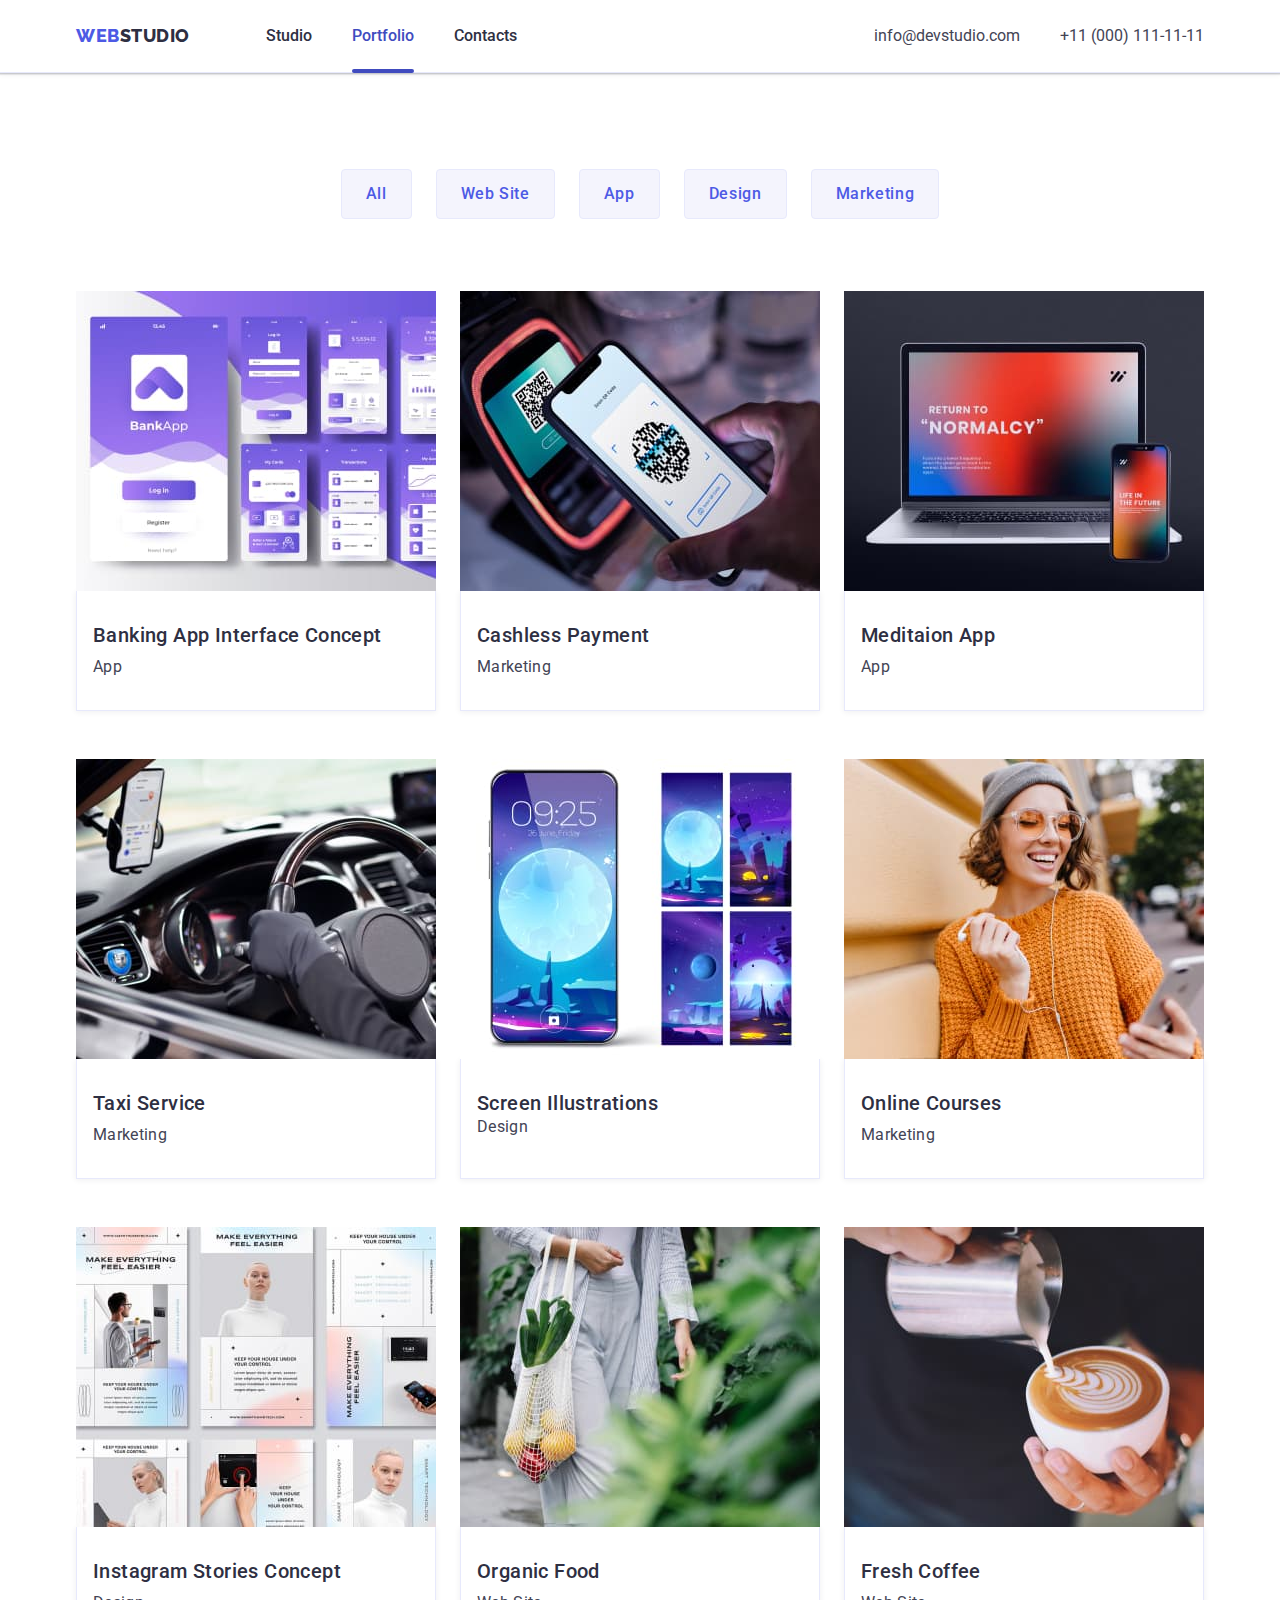
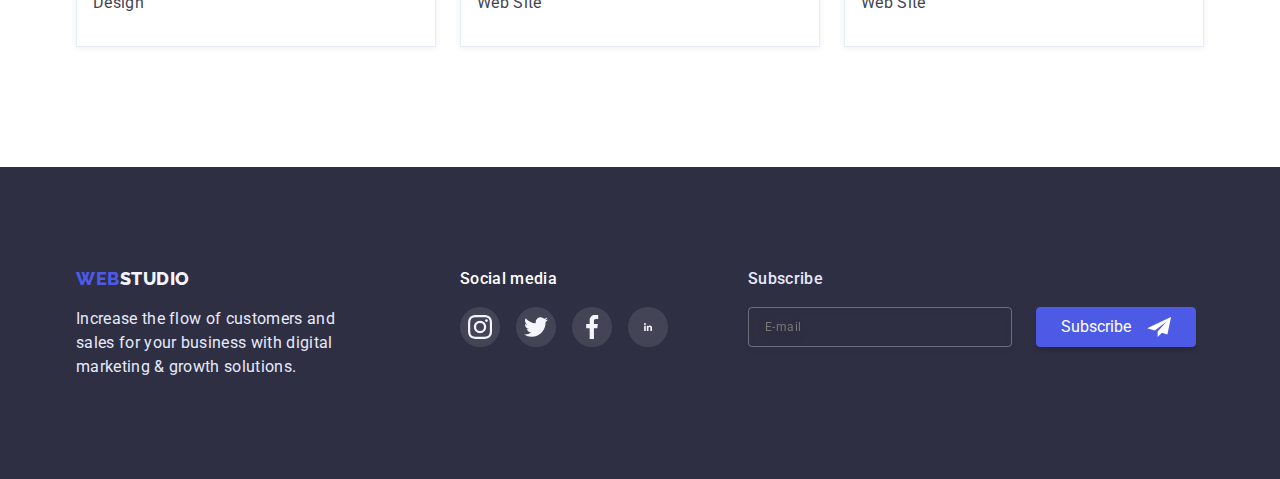
==== portfolio.html @ 627bb483 "add 6 hw" ====
<!DOCTYPE html>
<html lang="en">
  <head>
    <meta charset="UTF-8" />
    <meta http-equiv="X-UA-Compatible" content="IE=edge" />
    <meta name="viewport" content="width=device-width, initial-scale=1.0" />
    <title>WebStudio Portfolio</title>
    <link rel="preconnect" href="https://fonts.googleapis.com" />
    <link rel="preconnect" href="https://fonts.gstatic.com" crossorigin />
    <link
      href="https://fonts.googleapis.com/css2?family=Raleway:wght@800&family=Roboto:wght@400;500;700;900&display=swap"
      rel="stylesheet"
    />
    <link
      rel="stylesheet"
      href="https://cdnjs.cloudflare.com/ajax/libs/modern-normalize/1.1.0/modern-normalize.min.css"
    />
    <link rel="stylesheet" href="./css/styles.css" />
  </head>

  <body>
    <header class="header">
      <div class="container header-wrap">
        <nav class="header-nav">
          <a href="./index.html" class="logo"
            >Web<span class="header-logo">Studio</span>
          </a>

          <ul class="header-list list">
            <li class="header-item">
              <a href="./index.html" class="header-link">Studio </a>
            </li>
            <li class="header-item">
              <a href="./portfolio.html" class="header-link link-active"
                >Portfolio
              </a>
            </li>
            <li class="header-item">
              <a href="#" class="header-link"> Contacts </a>
            </li>
          </ul>
        </nav>

        <address class="header-adress">
          <ul class="header-address-list list">
            <li class="header-address-item">
              <a
                href="mailto:info@devstudio.com"
                class="header-adress-link link-design"
                >info@devstudio.com
              </a>
            </li>
            <li class="header-address-item">
              <a
                href="tel:+110001111111"
                class="header-adress-link link-design"
              >
                +11 (000) 111-11-11
              </a>
            </li>
          </ul>
        </address>
      </div>
    </header>

    <main>
      <section class="portfolio">
        <div class="container">
          <h1 class="visually-hidden">Portfolio</h1>
          <ul class="portfolio-button-list list">
            <li class="portfolio-button-item">
              <button type="button" class="portfolio-button button">All</button>
            </li>
            <li>
              <button type="button" class="portfolio-button button">
                Web Site
              </button>
            </li>
            <li>
              <button type="button" class="portfolio-button button">App</button>
            </li>
            <li>
              <button type="button" class="portfolio-button button">
                Design
              </button>
            </li>
            <li>
              <button type="button" class="portfolio-button button">
                Marketing
              </button>
            </li>
          </ul>

          <ul class="portfolio-example-list list">
            <li class="portfolio-example-item">
              <a href="#" class="portfolio-example-link">
                <div class="portfolio-overlay-thumb">
                  <img
                    src="./images/portfolio/example_1.jpg"
                    alt="Example app"
                    width="360"
                    height="300"
                  />
                  <p class="portfolio-overlay">
                    Lorem ipsum dolor sit amet consectetur adipisicing elit.
                    Maiores vitae assumenda non consequuntur nam consequatur.
                  </p>
                </div>
                <div class="portfolio-example-wrap">
                  <h2 class="second-titele">Banking App Interface Concept</h2>
                  <div><p class="portfolio-example-text text">App</p></div>
                </div>
              </a>
            </li>

            <li class="portfolio-example-item">
              <a href="#" class="portfolio-example-link">
                <div class="portfolio-overlay-thumb">
                  <img
                    src="./images/portfolio/example_2.jpg"
                    alt="Example marketing"
                    width="360"
                    height="300"
                  />
                  <p class="portfolio-overlay">
                    Lorem ipsum dolor sit amet consectetur adipisicing elit.
                    Maiores vitae assumenda non consequuntur nam consequatur.
                  </p>
                </div>
                <div class="portfolio-example-wrap">
                  <h3 class="second-titele">Cashless Payment</h3>
                  <p class="portfolio-example-text text">Marketing</p>
                </div>
              </a>
            </li>

            <li class="portfolio-example-item">
              <a href="#" class="portfolio-example-link">
                <div class="portfolio-overlay-thumb">
                  <img
                    src="./images/portfolio/example_3.jpg"
                    alt="Example app"
                    width="360"
                    height="300"
                  />
                  <p class="portfolio-overlay">
                    Lorem ipsum dolor sit amet consectetur adipisicing elit.
                    Maiores vitae assumenda non consequuntur nam consequatur.
                  </p>
                </div>
                <div class="portfolio-example-wrap">
                  <h3 class="second-titele">Meditaion App</h3>
                  <p class="portfolio-example-text text">App</p>
                </div>
              </a>
            </li>

            <li class="portfolio-example-item">
              <a href="#" class="portfolio-example-link">
                <div class="portfolio-overlay-thumb">
                  <img
                    src="./images/portfolio/example_4.jpg"
                    alt="Example marketing"
                    width="360"
                    height="300"
                  />
                  <p class="portfolio-overlay">
                    Lorem ipsum dolor sit amet consectetur adipisicing elit.
                    Maiores vitae assumenda non consequuntur nam consequatur.
                  </p>
                </div>
                <div class="portfolio-example-wrap">
                  <h3 class="second-titele">Taxi Service</h3>
                  <p class="portfolio-example-text text">Marketing</p>
                </div>
              </a>
            </li>

            <li class="portfolio-example-item">
              <a href="#" class="portfolio-example-link">
                <div class="portfolio-overlay-thumb">
                  <img
                    src="./images/portfolio/example_5.jpg"
                    alt="Example design"
                    width="360"
                    height="300"
                  />
                  <p class="portfolio-overlay">
                    Lorem ipsum dolor sit amet consectetur adipisicing elit.
                    Maiores vitae assumenda non consequuntur nam consequatur.
                  </p>
                </div>
                <div class="portfolio-example-wrap">
                  <h3 class="second-titele">Screen Illustrations</h3>
                  <p class="text">Design</p>
                </div>
              </a>
            </li>

            <li class="portfolio-example-item">
              <a href="#" class="portfolio-example-link">
                <div class="portfolio-overlay-thumb">
                  <img
                    src="./images/portfolio/example_6.jpg"
                    alt="Example marketing"
                    width="360"
                    height="300"
                  />
                  <p class="portfolio-overlay">
                    Lorem ipsum dolor sit amet consectetur adipisicing elit.
                    Maiores vitae assumenda non consequuntur nam consequatur.
                  </p>
                </div>
                <div class="portfolio-example-wrap">
                  <h3 class="second-titele">Online Courses</h3>
                  <p class="portfolio-example-text text">Marketing</p>
                </div>
              </a>
            </li>

            <li class="portfolio-example-item">
              <a href="#" class="portfolio-example-link">
                <div class="portfolio-overlay-thumb">
                  <img
                    src="./images/portfolio/example_7.jpg"
                    alt="Example design"
                    width="360"
                    height="300"
                  />
                  <p class="portfolio-overlay">
                    Lorem ipsum dolor sit amet consectetur adipisicing elit.
                    Maiores vitae assumenda non consequuntur nam consequatur.
                  </p>
                </div>
                <div class="portfolio-example-wrap">
                  <h3 class="second-titele">Instagram Stories Concept</h3>
                  <p class="portfolio-example-text text">Design</p>
                </div>
              </a>
            </li>

            <li class="portfolio-example-item">
              <a href="#" class="portfolio-example-link">
                <div class="portfolio-overlay-thumb">
                  <img
                    src="./images/portfolio/example_8.jpg"
                    alt="Example web site"
                    width="360"
                    height="300"
                  />
                  <p class="portfolio-overlay">
                    Lorem ipsum dolor sit amet consectetur adipisicing elit.
                    Maiores vitae assumenda non consequuntur nam consequatur.
                  </p>
                </div>
                <div class="portfolio-example-wrap">
                  <h3 class="second-titele">Organic Food</h3>
                  <p class="portfolio-example-text text">Web Site</p>
                </div>
              </a>
            </li>

            <li class="portfolio-example-item">
              <a href="#" class="portfolio-example-link">
                <div class="portfolio-overlay-thumb">
                  <img
                    src="./images/portfolio/example_9.jpg"
                    alt="Example web site"
                    width="360"
                    height="300"
                  />
                  <p class="portfolio-overlay">
                    Lorem ipsum dolor sit amet consectetur adipisicing elit.
                    Maiores vitae assumenda non consequuntur nam consequatur.
                  </p>
                </div>
                <div class="portfolio-example-wrap">
                  <h3 class="second-titele">Fresh Coffee</h3>
                  <p class="portfolio-example-text text">Web Site</p>
                </div>
              </a>
            </li>
          </ul>
        </div>
      </section>
    </main>

    <footer class="footer">
      <div class="container footer-conteiner-text">
        <div>
          <a href="./index.html" class="logo"
            >Web<span class="footer-logo">Studio</span>
          </a>
          <p class="footer-text text">
            Increase the flow of customers and sales for your business with
            digital marketing & growth solutions.
          </p>
        </div>

        <div class="footer-link">
          <h2 class="footer-link-header">Social media</h2>
          <ul class="footer-link-list list">
            <li class="footer-link-item">
              <a href="#" class="footer-soc-link">
                <svg class="footer-soc-icon" width="24" height="24">
                  <use href="./images/logo.svg#icon-instagram"></use>
                </svg>
              </a>
            </li>
            <li class="footer-link-item">
              <a href="#" class="footer-soc-link">
                <svg class="footer-soc-icon" width="24" height="24">
                  <use href="./images/logo.svg#icon-twitter"></use>
                </svg>
              </a>
            </li>
            <li class="footer-link-item">
              <a href="#" class="footer-soc-link">
                <svg class="footer-soc-icon" width="24" height="24">
                  <use href="./images/logo.svg#icon-facebook"></use>
                </svg>
              </a>
            </li>
            <li class="footer-link-item">
              <a href="#" class="footer-soc-link">
                <svg class="footer-soc-icon" width="8" height="8">
                  <use href="./images/logo.svg#icon-linkedin"></use>
                </svg>
              </a>
            </li>
          </ul>
        </div>

        <div>
          <form class="footer-form">
            <label for="subscribe-email" class="footer-subscribe-label"
              >Subscribe</label
            >
            <div class="footer-subscribe-thumb">
              <input
                type="email"
                name="email"
                id="subscribe-email"
                placeholder="E-mail"
                class="footer-subscribe-email"
              />
              <button type="submit" class="footer-button-submit">
                <span class="button-text">Subscribe</span>
                <svg class="submit-icon" width="24" height="20">
                  <use href="./images/logo.svg#icon-send"></use>
                </svg>
              </button>
            </div>
          </form>
        </div>
      </div>
    </footer>
  </body>
</html>
---- css/styles.css ----
:root {
  --primary-brand-color: #4d5ae5;
  --present-state-color: #404bbf;
  --dark-color: #2e2f42;
  --success-color: #31d0aa;
  --text-color: #434455;
  --subtle-text-color: #8e8f99;
  --accent-color: #e7e9fc;
  --light-color: #f4f4fd;
  --modal-overlay-color: rgba(46, 47, 66, 0.4);
  --hero-background-color: rgba(46, 47, 66, 0.7);
  --portfolio-main-color: #e5e5e5;
  --white-color: #ffffff;
  --font-logo: Raleway, sans-serif;
}

/* -------------RESET STYLES-----------  */
a {
  text-decoration: none;
  color: inherit;
}

p,
h1,
h2,
h3,
h4,
h5,
h6 {
  margin: 0;
}

button {
  cursor: pointer;
}

ul,
ol {
  margin: 0;
  padding-left: 0;
}

img {
  display: block;
  max-width: 100%;
  height: auto;
}

.list {
  list-style: none;
}

/* ---------UNIVERSAL CLASSES-------- */

.main-title {
  font-weight: 700;
  font-size: 36px;
  line-height: 1.11;
  letter-spacing: 0.02em;
  color: var(--dark-color);
}

.second-titele {
  font-weight: 500;
  font-size: 20px;
  line-height: 1.2;
  letter-spacing: 0.02em;
  color: var(--dark-color);
}

.text {
  font-size: 16px;
  line-height: 1.5;
  letter-spacing: 0.02em;
}

.logo {
  font-family: var(--font-logo);
  font-weight: 800;
  font-size: 18px;
  line-height: 1.33;
  letter-spacing: 0.03em;
  text-transform: uppercase;
  color: var(--primary-brand-color);
}

.button {
  font-weight: 500;
  font-size: 16px;
  line-height: 1.5;
  letter-spacing: 0.04em;
}

.container {
  max-width: 1158px;
  margin: 0 auto;
  padding-left: 15px;
  padding-right: 15px;
}

/* -------------HIDING THE TITLE--------------------------- */
.visually-hidden {
  position: absolute;
  white-space: nowrap;
  width: 1px;
  height: 1px;
  overflow: hidden;
  border: 0;
  padding: 0;
  clip: rect(0 0 0 0);
  clip-path: inset(50%);
  margin: -1px;
}

/* --------------BODY---------------- */
body {
  font-family: Roboto, sans-serif;
  color: var(--text-color);
  background-color: var(--white-color);
}

/* -----------HEADER---------------- */
.header {
  border-bottom: 1px solid #e7e9fc;
  box-shadow: 0px 2px 1px rgba(46, 47, 66, 0.08),
    0px 1px 1px rgba(46, 47, 66, 0.16), 0px 1px 6px rgba(46, 47, 66, 0.08);
}

.header-wrap {
  display: flex;
  align-items: center;
  padding-top: 24px;
  padding-bottom: 24px;
}

.header-nav {
  display: flex;
}

.header-logo {
  color: var(--dark-color);
}

.header-list {
  display: flex;
  align-items: center;
  gap: 40px;
  margin-left: 76px;
}

.header-link {
  font-weight: 500;
  color: var(--dark-color);
  min-width: 153px;
  transition-property: color;
  transition-duration: 250ms;
  transition-timing-function: cubic-bezier(0.4, 0, 0.2, 1);
  position: relative;
}

.header-link:focus,
.header-link:hover,
.header-adress-link:focus,
.header-adress-link:hover {
  color: var(--present-state-color);
}

.link-active {
  color: var(--present-state-color);
}

.header-link.link-active::after {
  content: "";
  position: absolute;
  width: 100%;
  height: 4px;
  border-radius: 2px;
  background-color: var(--present-state-color);
  left: 0;
  bottom: -28px;
  color: var(--present-state-color);
}

.header-adress {
  margin-left: auto;
}
.header-address-list {
  display: flex;
  gap: 40px;
}
.header-address-item {
}

.header-adress-link {
  font-style: normal;
  color: inherit;
  transition-property: color;
  transition-duration: 250ms;
  transition-timing-function: cubic-bezier(0.4, 0, 0.2, 1);
}

/* -----------HERO---------------- */

.hero {
  padding-top: 188px;
  padding-bottom: 188px;
  width: 1440px;
  background-image: linear-gradient(
      rgba(46, 47, 66, 0.7),
      rgba(46, 47, 66, 0.7)
    ),
    url(../images/people_office_bg.jpg);
  background-repeat: no-repeat;
  background-size: cover;
  background-position: center;
  margin: 0 auto;
}

.hero-wrap {
  display: flex;
  flex-direction: column;
  justify-content: center;
  align-items: center;
}

.hero-title {
  font-weight: 700;
  font-size: 56px;
  line-height: 1.07;
  letter-spacing: 0.02em;
  color: var(--white-color);
  margin-bottom: 48px;
  text-align: center;
  max-width: 496px;
}

.hero-button {
  color: var(--white-color);
  background: var(--primary-brand-color);
  font-family: Roboto, sans-serif;
  box-shadow: 0px 4px 4px rgba(0, 0, 0, 0.15);
  border-radius: 4px;
  width: 169px;
  height: 56px;
  border: none;
  transition-property: background-color;
  transition-duration: 250ms;
  transition-timing-function: cubic-bezier(0.4, 0, 0.2, 1);
}

.hero-button:hover,
.hero-button:focus {
  background-color: var(--present-state-color);
}

/* -----------BENEFITS---------------- */
.benefits {
  padding-top: 120px;
  padding-bottom: 120px;
}

.benefits-wrap {
  display: flex;
  gap: 24px;
}

.benefits-item {
  flex-basis: calc((100% - 72px) / 4);
}

.benefits-item::before {
  content: "";
  display: block;
  height: 112px;
  background-color: var(--light-color);
  border-radius: 4px;
  background-position: center;
  background-repeat: no-repeat;
  margin-bottom: 8px;
  padding-top: 24px;
  padding-bottom: 24px;
}

.benefits-icon-antenna::before {
  background-image: url(../images/antenna.svg);
}

.benefits-icon-clock::before {
  background-image: url(../images/clock.svg);
}

.benefits-icon-disgram::before {
  background-image: url(../images/diagram.svg);
}

.benefits-icon-astronaut::before {
  background-image: url(../images/astronaut.svg);
}

.benefits-item-text {
  margin-top: 8px;
}

/* -----------EXAMPLES------------ */
.examples {
  padding-bottom: 120px;
}

.examples .main-title {
  text-align: center;
}

.examples-list {
  margin-top: 72px;
  display: flex;
  gap: 24px;
}

.examples-item {
  flex-basis: calc((100% - 48px) / 3);
}

/* -----------TEAM---------------- */

.team {
  background-color: var(--light-color);
  padding-top: 120px;
  padding-bottom: 110px;
}

.team .main-title {
  text-align: center;
  margin-bottom: 72px;
}
.team-list {
  display: flex;
  gap: 24px;
}

.team-item {
  background: var(--white-color);
  flex-basis: calc((100% - 72px) / 4);
  box-shadow: 0px 1px 6px rgba(46, 47, 66, 0.08),
    0px 1px 1px rgba(46, 47, 66, 0.16), 0px 2px 1px rgba(46, 47, 66, 0.08);
  border-radius: 0px 0px 4px 4px;
}

.team-item-text {
  margin-top: 8px;
  margin-bottom: 8px;
}

.team-soc-list {
  display: flex;
  gap: 24px;
  justify-content: center;
}

.team-soc-item {
  width: 40px;
  height: 40px;
}

.team-soc-link {
  width: 100%;
  height: 100%;
  border-radius: 50%;
  background-color: var(--primary-brand-color);
  display: flex;
  justify-content: center;
  align-items: center;
  transition-property: background-color;
  transition-duration: 250ms;
  transition-timing-function: cubic-bezier(0.4, 0, 0.2, 1);
}

.team-soc-link:hover,
.team-soc-link:focus {
  background-color: var(--present-state-color);
}

.team-soc-icon {
  fill: var(--light-color);
}

.team-text {
  /* height: 120px; */
  text-align: center;
  padding: 32px 0;
}

/* ----------CUSTOMERS-------------- */
.customers {
  padding-top: 130px;
  padding-bottom: 120px;
}

.customers-title {
  text-align: center;
  margin-bottom: 72px;
}

.customers-list {
  display: flex;
  gap: 24px;
  justify-content: center;
}
.customers-item {
  width: 168px;
  height: 88px;
}
.customers-item-link {
  width: 100%;
  height: 100%;
  border: 1px solid var(--subtle-text-color);
  border-radius: 4px;
  display: flex;
  justify-content: center;
  align-items: center;
  transition-property: border-color;
  transition-duration: 250ms;
  transition-timing-function: cubic-bezier(0.4, 0, 0.2, 1);
}

.customers-item-link:hover,
.customers-item-link:focus {
  border-color: var(--present-state-color);
}

.customers-item-icon {
  fill: var(--subtle-text-color);
  transition-property: fill;
  transition-duration: 250ms;
  transition-timing-function: cubic-bezier(0.4, 0, 0.2, 1);
}

.customers-item-link:hover .customers-item-icon,
.customers-item-link:focus .customers-item-icon {
  fill: var(--present-state-color);
}

/* -----------FOOTER---------------- */
.footer {
  background-color: var(--dark-color);
  padding-top: 100px;
  padding-bottom: 100px;
}

.footer-conteiner-text {
  display: flex;
  gap: 120px;
  align-items: flex-start;
}

.footer-logo {
  color: var(--light-color);
}

.footer-text {
  margin-top: 16px;
  max-width: 264px;
  color: var(--accent-color);
}

.footer-link {
  /* flex-shrink: 0; */
}

.footer-link-header {
  margin-bottom: 16px;
  color: var(--white-color);
  font-weight: 500;
  font-size: 16px;
  line-height: 1.5;
  letter-spacing: 0.02em;
}

.footer-link-list {
  display: flex;
  gap: 16px;
}

.footer-link-item {
  width: 40px;
  height: 40px;
}

.footer-soc-link {
  width: 100%;
  height: 100%;
  border-radius: 50%;
  background-color: rgba(255, 255, 255, 0.1);
  display: flex;
  justify-content: center;
  align-items: center;
  transition-property: background-color;
  transition-duration: 250ms;
  transition-timing-function: cubic-bezier(0.4, 0, 0.2, 1);
}

.footer-soc-link:hover,
.footer-soc-link:focus {
  background-color: #31d0aa;
}

.footer-soc-icon {
  fill: var(--light-color);
}

.footer-form {
  display: flex;
  flex-direction: column;
  margin-left: -40px;
  margin-right: 0;
}

.footer-subscribe-label {
  font-weight: 500;
  font-size: 16px;
  line-height: 1.5;
  letter-spacing: 0.02em;
  color: var(--accent-color);
  margin-bottom: 16px;
}

.footer-subscribe-thumb {
  display: flex;
  flex-direction: row;
  gap: 24px;
}

.footer-subscribe-email {
  width: 264px;
  height: 40px;

  border: 1px solid rgba(255, 255, 255, 0.3);
  filter: drop-shadow(0px 4px 4px rgba(0, 0, 0, 0.15));
  border-radius: 4px;
  background-color: inherit;
  font-size: 12px;
  line-height: 2;
  display: flex;
  align-items: center;
  letter-spacing: 0.04em;
  color: rgba(255, 255, 255, 0.6);
  padding-left: 16px;
}
.footer-button-submit {
  display: flex;
  gap: 16px;
  justify-content: center;
  align-items: center;
  height: 40px;
  padding-right: 24px;
  padding-left: 24px;
  background-color: var(--primary-brand-color);
  border: 1px solid var(--primary-brand-color);
  box-shadow: 0px 4px 4px rgba(0, 0, 0, 0.15);
  border-radius: 4px;
  color: var(--white-color);
  fill: var(--white-color);
  transition-property: background-color, border-color;
  transition-duration: 250ms;
  transition-timing-function: cubic-bezier(0.4, 0, 0.2, 1);
}

.footer-button-submit:hover,
.footer-button-submit:focus {
  background-color: var(--present-state-color);
  border-color: var(--present-state-color);
}

/* -----------PORTFOLIO-PAGE---------------- */
.portfolio {
  padding-top: 96px;
  padding-bottom: 120px;
}
.portfolio-button-list {
  display: flex;
  gap: 24px;
  justify-content: center;
}

.portfolio-button {
  color: var(--primary-brand-color);
  background: var(--light-color);
  border: 1px solid var(--accent-color);
  border-radius: 4px;
  padding: 12px 24px;
  transition-property: color, background-color, border-color, box-shadow;
  transition-duration: 250ms;
  transition-timing-function: cubic-bezier(0.4, 0, 0.2, 1);
}

.portfolio-button:hover,
.portfolio-button:focus {
  color: var(--white-color);
  background-color: var(--present-state-color);
  border-color: var(--present-state-color);
  box-shadow: 0px 3px 1px rgba(0, 0, 0, 0.1), 0px 2px 1px rgba(0, 0, 0, 0.08),
    0px 2px 2px rgba(0, 0, 0, 0.12);
}

.portfolio-example-list {
  display: flex;
  flex-direction: row;
  flex-wrap: wrap;
  row-gap: 48px;
  column-gap: 24px;
  margin-top: 72px;
}

.portfolio-example-item {
  flex-basis: calc((100% - 48px) / 3);
  cursor: pointer;
  transition-property: box-shadow;
  transition-duration: 250ms;
  transition-timing-function: cubic-bezier(0.4, 0, 0.2, 1);
}

.portfolio-example-link {
  display: block;
}

.portfolio-example-link:hover,
.portfolio-example-link:focus {
  box-shadow: 0px 1px 6px rgba(46, 47, 66, 0.08),
    0px 1px 1px rgba(46, 47, 66, 0.16), 0px 2px 1px rgba(46, 47, 66, 0.08);
}

.portfolio-example-link:hover .portfolio-overlay,
.portfolio-example-link:focus .portfolio-overlay {
  transform: translateY(0);
}

.portfolio-overlay-thumb {
  position: relative;
  overflow: hidden;
}

.portfolio-overlay {
  position: absolute;
  top: 0;
  line-height: 24px;
  letter-spacing: 0.02em;
  color: #f4f4fd;
  padding-top: 40px;
  padding-left: 32px;
  padding-right: 32px;
  padding-bottom: 40px;
  height: 100%;
  background-color: var(--primary-brand-color);
  transform: translateY(100%);
  transition-property: transform;
  transition-duration: 250ms;
  transition-property: cubic-bezier(0.4, 0, 0.2, 1);
  overflow: auto;
}

.portfolio-example-wrap {
  height: 120px;
  padding: 32px 16px;
  border: 1px solid var(--accent-color);
  border-top: none;
  box-shadow: 0px 1px 6px rgba(46, 47, 66, 0.08);
}

.portfolio-example-text {
  margin-top: 8px;
}

/*-------------------MODAL--------------- */

.backdrop {
  position: fixed;
  top: 0;
  width: 100%;
  height: 100%;
  background-color: rgba(46, 47, 66, 0.4);
  transition-property: opacity;
  transition-duration: 250ms;
  transition-timing-function: linear;
}

.is-hidden {
  visibility: none;
  opacity: 0;
  pointer-events: none;
}

.modal {
  position: absolute;
  width: 408px;
  min-height: 576px;
  top: 50%;
  left: 50%;
  background-color: #fcfcfc;
  box-shadow: 0px 1px 1px rgba(0, 0, 0, 0.14), 0px 1px 3px rgba(0, 0, 0, 0.12),
    0px 2px 1px rgba(0, 0, 0, 0.2);
  padding-top: 72px;
  padding-bottom: 24px;
  padding-left: 24px;
  padding-right: 24px;
  border-radius: 4px;
  transform: translate(-50%, -50%) scale(1);
  transition-property: transform;
  transition-duration: 250ms;
  transition-timing-function: cubic-bezier(0.075, 0.82, 0.165, 1);
}

.backdrop.is-hidden .modal {
  transform: translate(-50%, -50%) scale(0);
}

.modal-close {
  position: absolute;
  top: 24px;
  right: 24px;
  width: 24px;
  height: 24px;
  border: 1px solid rgba(0, 0, 0, 0.1);
  border-radius: 50%;
  background-color: #e7e9fc;
  display: flex;
  align-items: center;
  justify-content: center;
  transition-property: background-color, border-color;
  transition-duration: 250ms;
  transition-timing-function: cubic-bezier(0.4, 0, 0.2, 1);
}

.modal-close:active {
  background-color: var(--present-state-color);
  border-color: var(--present-state-color);
}

.modal-close:active .modal-close-icon {
  fill: var(--white-color);
}

.modal-close-icon {
  fill: #000000;
}

.modal-title {
  font-size: 16px;
  font-weight: 500;
  line-height: 1.5;
  text-align: center;
  letter-spacing: 0.02em;
  color: var(--dark-color);
  margin-bottom: 14px;
}

.modal-form {
  display: flex;
  flex-direction: column;
  gap: 8px;
  justify-content: left;
}

.modal-form-thumb {
  position: relative;
  display: flex;
  flex-direction: column;
  gap: 4px;
}

.modal-input-thumb {
  position: relative;
}

.modal-input {
  width: 100%;
  padding-left: 38px;
  height: 40px;
  border: 1px solid rgba(33, 33, 33, 0.2);
  border-radius: 4px;
  transition-property: border-color, fill;
  transition-duration: 250ms;
  transition-timing-function: cubic-bezier(0.4, 0, 0.2, 1);
}

.modal-input:hover,
.modal-input:focus {
  border-color: var(--primary-brand-color);
}

.modal-input:hover + .modal-icon {
  fill: var(--primary-brand-color);
}

.modal-icon {
  position: absolute;
  justify-content: center;
  left: 19px;
  top: 15px;
  fill: var(--dark-color);
}

.modal-form-label {
  font-size: 12px;
  line-height: 1.17px;
  letter-spacing: 0.01em;
  color: var(--subtle-text-color);
}

.modal-form-label {
  font-size: 12px;
  line-height: 1.17;
  letter-spacing: 0.01em;
  color: var(--subtle-text-color);
}
.modal-textarea {
  padding-top: 8px;
  padding-bottom: 8px;
  padding-left: 16px;
  padding-right: 16px;
  border: 1px solid rgba(33, 33, 33, 0.2);
  border-radius: 4px;
  resize: none;
  transition-property: border-color;
  transition-duration: 250ms;
  transition-timing-function: cubic-bezier(0.4, 0, 0.2, 1);
}

.modal-textarea:hover,
.modal-textarea:focus {
  border-color: var(--primary-brand-color);
}

textarea::placeholder {
  font-size: 12px;
  line-height: 1.33;
  letter-spacing: 0.04em;
  color: rgba(117, 117, 117, 0.5);
}

.modal-privacy-lable {
  display: flex;
  width: 338px;
  font-size: 12px;
  line-height: 1.33;
  letter-spacing: 0.04em;
  color: #757575;
}

.modal-privacy-lable span {
  display: flex;
  align-items: center;
  justify-content: center;
  margin-right: 8px;
  fill: transparent;
  width: 16px;
  height: 16px;
  border: 1.25px solid var(--dark-color);
  border-radius: 2px;
}

.input-check:checked + .modal-privacy-lable span {
  fill: var(--light-color);
  background: var(--present-state-color);
  border: 1.25px solid var(--present-state-color);
}

.modal-policy-link {
  text-decoration: underline;
  color: var(--primary-brand-color);
}

.modal-form-send {
  width: 168px;
  margin: 0 auto;
  padding-top: 16px;
  padding-bottom: 16px;
  padding-left: 16px;
  padding-right: 16px;
  background: var(--primary-brand-color);
  border: 1px solid var(--primary-brand-color);
  box-shadow: 0px 4px 4px rgba(0, 0, 0, 0.15);
  border-radius: 4px;
  color: #ffffff;
  transition-property: background-color, border-color;
  transition-duration: 250ms;
  transition-timing-function: cubic-bezier(0.4, 0, 0.2, 1);
}

.modal-form-send:hover,
.modal-form-send:focus {
  background-color: var(--present-state-color);
  border-color: var(--primary-brand-color);
}
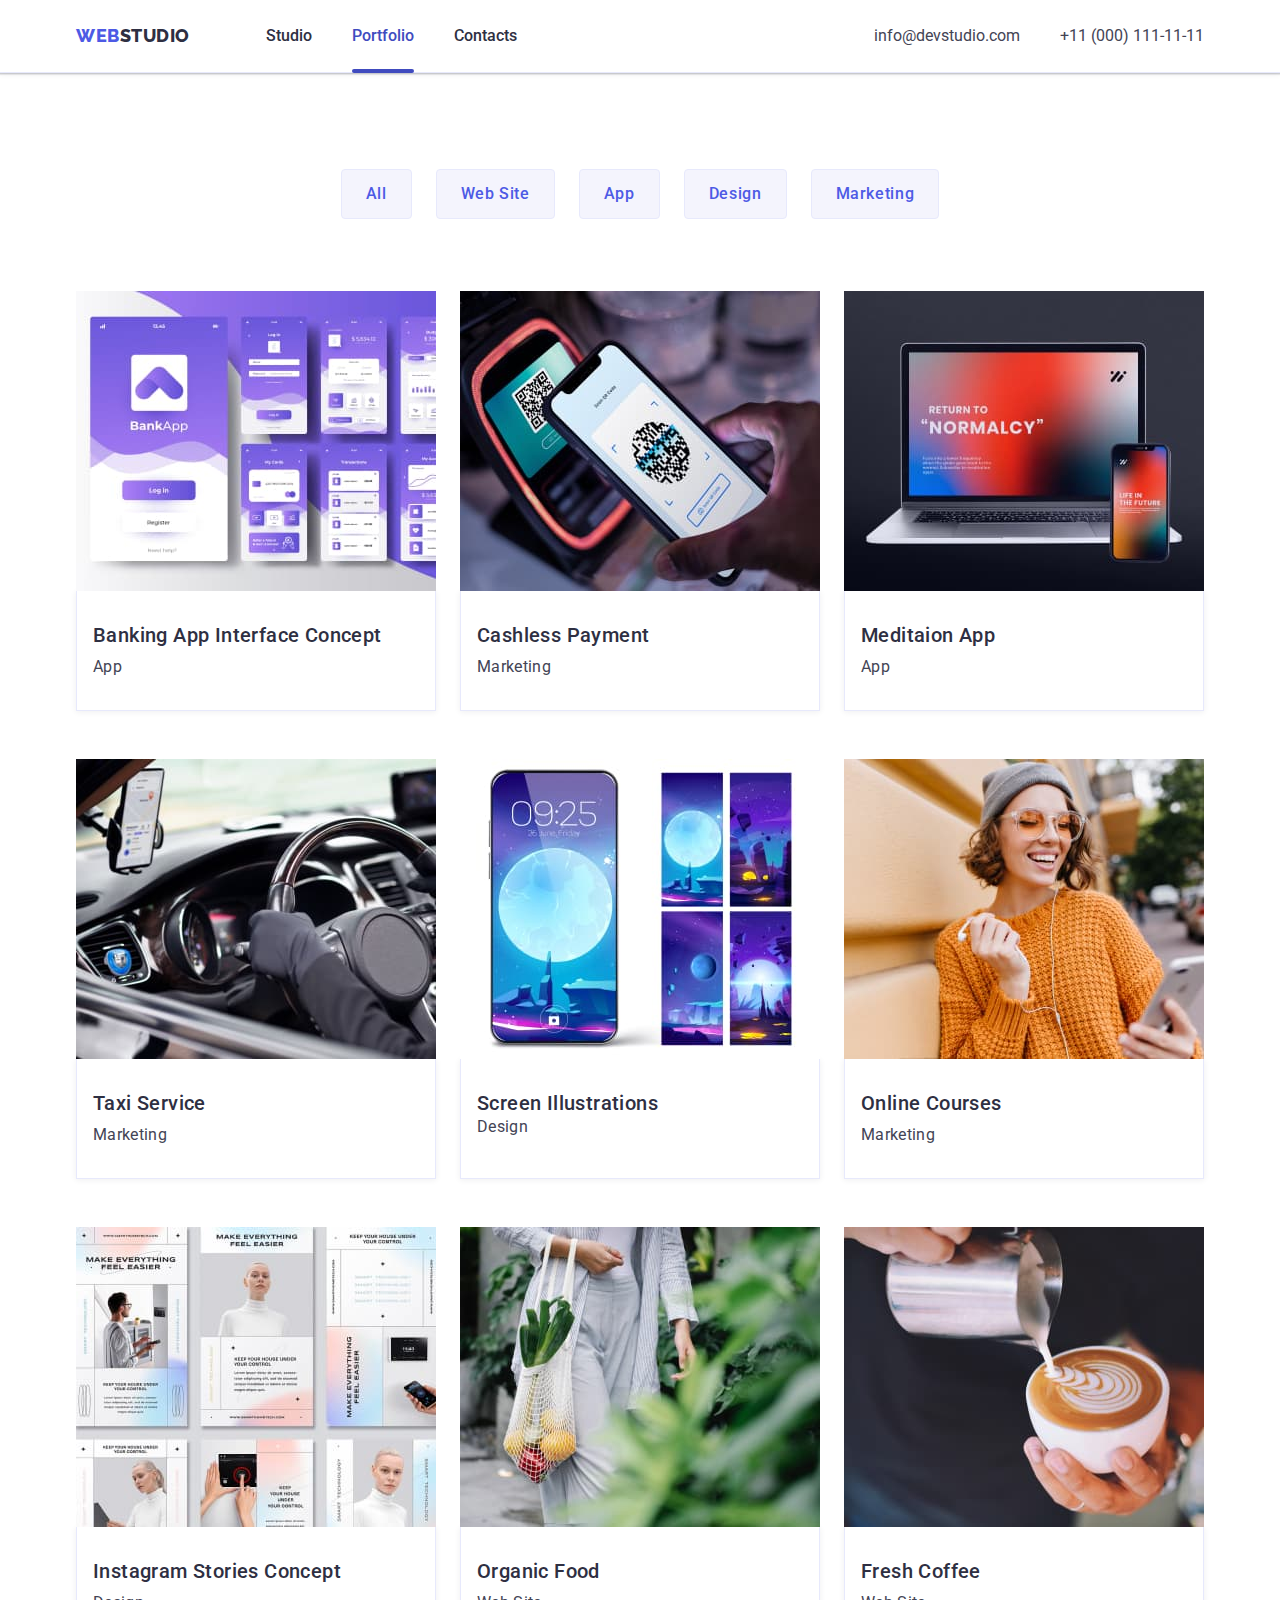
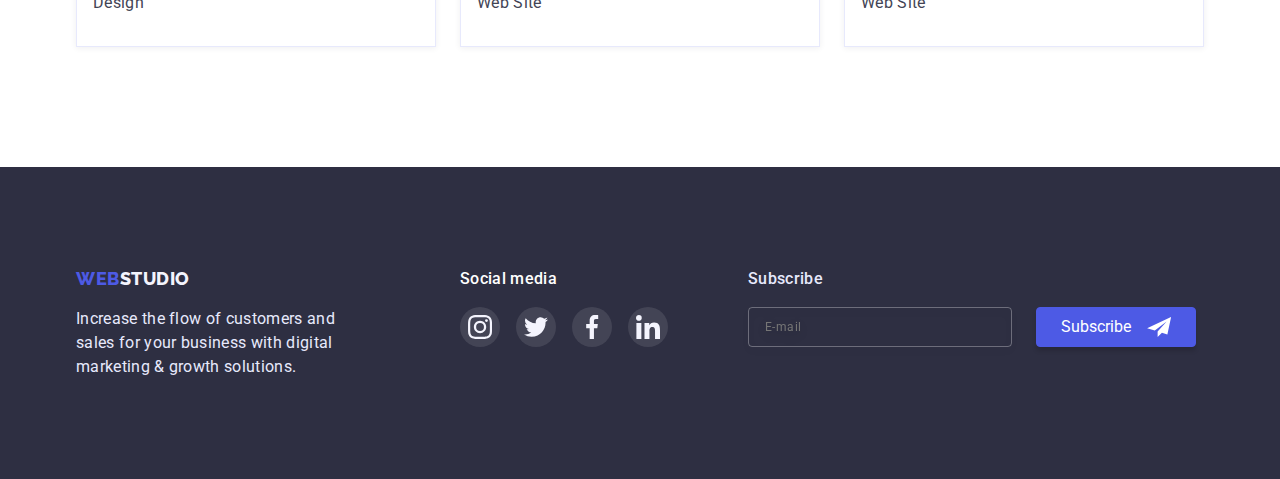
==== commit 038fb341: "adds corrections after review" ====
--- a/portfolio.html
+++ b/portfolio.html
@@ -28,15 +28,17 @@
 
           <ul class="header-list list">
             <li class="header-item">
-              <a href="./index.html" class="header-link">Studio </a>
+              <a href="./index.html" class="header-link transition"> Studio </a>
             </li>
             <li class="header-item">
-              <a href="./portfolio.html" class="header-link link-active"
+              <a
+                href="./portfolio.html"
+                class="header-link transition link-active"
                 >Portfolio
               </a>
             </li>
             <li class="header-item">
-              <a href="#" class="header-link"> Contacts </a>
+              <a href="#" class="header-link transition"> Contacts </a>
             </li>
           </ul>
         </nav>
@@ -46,14 +48,14 @@
             <li class="header-address-item">
               <a
                 href="mailto:info@devstudio.com"
-                class="header-adress-link link-design"
+                class="header-adress-link link-design transition"
                 >info@devstudio.com
               </a>
             </li>
             <li class="header-address-item">
               <a
                 href="tel:+110001111111"
-                class="header-adress-link link-design"
+                class="header-adress-link link-design transition"
               >
                 +11 (000) 111-11-11
               </a>
@@ -69,30 +71,34 @@
           <h1 class="visually-hidden">Portfolio</h1>
           <ul class="portfolio-button-list list">
             <li class="portfolio-button-item">
-              <button type="button" class="portfolio-button button">All</button>
+              <button type="button" class="portfolio-button button transition">
+                All
+              </button>
             </li>
             <li>
-              <button type="button" class="portfolio-button button">
+              <button type="button" class="portfolio-button button transition">
                 Web Site
               </button>
             </li>
             <li>
-              <button type="button" class="portfolio-button button">App</button>
+              <button type="button" class="portfolio-button button transition">
+                App
+              </button>
             </li>
             <li>
-              <button type="button" class="portfolio-button button">
+              <button type="button" class="portfolio-button button transition">
                 Design
               </button>
             </li>
             <li>
-              <button type="button" class="portfolio-button button">
+              <button type="button" class="portfolio-button button transition">
                 Marketing
               </button>
             </li>
           </ul>
 
           <ul class="portfolio-example-list list">
-            <li class="portfolio-example-item">
+            <li class="portfolio-example-item transition">
               <a href="#" class="portfolio-example-link">
                 <div class="portfolio-overlay-thumb">
                   <img
@@ -101,7 +107,7 @@
                     width="360"
                     height="300"
                   />
-                  <p class="portfolio-overlay">
+                  <p class="portfolio-overlay transition">
                     Lorem ipsum dolor sit amet consectetur adipisicing elit.
                     Maiores vitae assumenda non consequuntur nam consequatur.
                   </p>
@@ -113,7 +119,7 @@
               </a>
             </li>
 
-            <li class="portfolio-example-item">
+            <li class="portfolio-example-item transition">
               <a href="#" class="portfolio-example-link">
                 <div class="portfolio-overlay-thumb">
                   <img
@@ -122,7 +128,7 @@
                     width="360"
                     height="300"
                   />
-                  <p class="portfolio-overlay">
+                  <p class="portfolio-overlay transition">
                     Lorem ipsum dolor sit amet consectetur adipisicing elit.
                     Maiores vitae assumenda non consequuntur nam consequatur.
                   </p>
@@ -134,7 +140,7 @@
               </a>
             </li>
 
-            <li class="portfolio-example-item">
+            <li class="portfolio-example-item transition">
               <a href="#" class="portfolio-example-link">
                 <div class="portfolio-overlay-thumb">
                   <img
@@ -143,7 +149,7 @@
                     width="360"
                     height="300"
                   />
-                  <p class="portfolio-overlay">
+                  <p class="portfolio-overlay transition">
                     Lorem ipsum dolor sit amet consectetur adipisicing elit.
                     Maiores vitae assumenda non consequuntur nam consequatur.
                   </p>
@@ -155,7 +161,7 @@
               </a>
             </li>
 
-            <li class="portfolio-example-item">
+            <li class="portfolio-example-item transition">
               <a href="#" class="portfolio-example-link">
                 <div class="portfolio-overlay-thumb">
                   <img
@@ -164,7 +170,7 @@
                     width="360"
                     height="300"
                   />
-                  <p class="portfolio-overlay">
+                  <p class="portfolio-overlay transition">
                     Lorem ipsum dolor sit amet consectetur adipisicing elit.
                     Maiores vitae assumenda non consequuntur nam consequatur.
                   </p>
@@ -176,7 +182,7 @@
               </a>
             </li>
 
-            <li class="portfolio-example-item">
+            <li class="portfolio-example-item transition">
               <a href="#" class="portfolio-example-link">
                 <div class="portfolio-overlay-thumb">
                   <img
@@ -185,7 +191,7 @@
                     width="360"
                     height="300"
                   />
-                  <p class="portfolio-overlay">
+                  <p class="portfolio-overlay transition">
                     Lorem ipsum dolor sit amet consectetur adipisicing elit.
                     Maiores vitae assumenda non consequuntur nam consequatur.
                   </p>
@@ -197,7 +203,7 @@
               </a>
             </li>
 
-            <li class="portfolio-example-item">
+            <li class="portfolio-example-item transition">
               <a href="#" class="portfolio-example-link">
                 <div class="portfolio-overlay-thumb">
                   <img
@@ -206,7 +212,7 @@
                     width="360"
                     height="300"
                   />
-                  <p class="portfolio-overlay">
+                  <p class="portfolio-overlay transition">
                     Lorem ipsum dolor sit amet consectetur adipisicing elit.
                     Maiores vitae assumenda non consequuntur nam consequatur.
                   </p>
@@ -218,7 +224,7 @@
               </a>
             </li>
 
-            <li class="portfolio-example-item">
+            <li class="portfolio-example-item transition">
               <a href="#" class="portfolio-example-link">
                 <div class="portfolio-overlay-thumb">
                   <img
@@ -227,7 +233,7 @@
                     width="360"
                     height="300"
                   />
-                  <p class="portfolio-overlay">
+                  <p class="portfolio-overlay transition">
                     Lorem ipsum dolor sit amet consectetur adipisicing elit.
                     Maiores vitae assumenda non consequuntur nam consequatur.
                   </p>
@@ -239,7 +245,7 @@
               </a>
             </li>
 
-            <li class="portfolio-example-item">
+            <li class="portfolio-example-item transition">
               <a href="#" class="portfolio-example-link">
                 <div class="portfolio-overlay-thumb">
                   <img
@@ -248,7 +254,7 @@
                     width="360"
                     height="300"
                   />
-                  <p class="portfolio-overlay">
+                  <p class="portfolio-overlay transition">
                     Lorem ipsum dolor sit amet consectetur adipisicing elit.
                     Maiores vitae assumenda non consequuntur nam consequatur.
                   </p>
@@ -260,7 +266,7 @@
               </a>
             </li>
 
-            <li class="portfolio-example-item">
+            <li class="portfolio-example-item transition">
               <a href="#" class="portfolio-example-link">
                 <div class="portfolio-overlay-thumb">
                   <img
@@ -269,7 +275,7 @@
                     width="360"
                     height="300"
                   />
-                  <p class="portfolio-overlay">
+                  <p class="portfolio-overlay transition">
                     Lorem ipsum dolor sit amet consectetur adipisicing elit.
                     Maiores vitae assumenda non consequuntur nam consequatur.
                   </p>
@@ -301,29 +307,29 @@
           <h2 class="footer-link-header">Social media</h2>
           <ul class="footer-link-list list">
             <li class="footer-link-item">
-              <a href="#" class="footer-soc-link">
+              <a href="#" class="footer-soc-link transition">
                 <svg class="footer-soc-icon" width="24" height="24">
                   <use href="./images/logo.svg#icon-instagram"></use>
                 </svg>
               </a>
             </li>
             <li class="footer-link-item">
-              <a href="#" class="footer-soc-link">
+              <a href="#" class="footer-soc-link transition">
                 <svg class="footer-soc-icon" width="24" height="24">
                   <use href="./images/logo.svg#icon-twitter"></use>
                 </svg>
               </a>
             </li>
             <li class="footer-link-item">
-              <a href="#" class="footer-soc-link">
+              <a href="#" class="footer-soc-link transition">
                 <svg class="footer-soc-icon" width="24" height="24">
                   <use href="./images/logo.svg#icon-facebook"></use>
                 </svg>
               </a>
             </li>
             <li class="footer-link-item">
-              <a href="#" class="footer-soc-link">
-                <svg class="footer-soc-icon" width="8" height="8">
+              <a href="#" class="footer-soc-link transition">
+                <svg class="footer-soc-icon" width="24" height="24">
                   <use href="./images/logo.svg#icon-linkedin"></use>
                 </svg>
               </a>
@@ -331,28 +337,26 @@
           </ul>
         </div>
 
-        <div>
-          <form class="footer-form">
-            <label for="subscribe-email" class="footer-subscribe-label"
-              >Subscribe</label
-            >
-            <div class="footer-subscribe-thumb">
-              <input
-                type="email"
-                name="email"
-                id="subscribe-email"
-                placeholder="E-mail"
-                class="footer-subscribe-email"
-              />
-              <button type="submit" class="footer-button-submit">
-                <span class="button-text">Subscribe</span>
-                <svg class="submit-icon" width="24" height="20">
-                  <use href="./images/logo.svg#icon-send"></use>
-                </svg>
-              </button>
-            </div>
-          </form>
-        </div>
+        <form class="footer-form">
+          <label for="subscribe-email" class="footer-subscribe-label"
+            >Subscribe</label
+          >
+          <div class="footer-subscribe-thumb">
+            <input
+              type="email"
+              name="email"
+              id="subscribe-email"
+              placeholder="E-mail"
+              class="footer-subscribe-email"
+            />
+            <button type="submit" class="footer-button-submit transition">
+              <span class="button-text">Subscribe</span>
+              <svg class="submit-icon" width="24" height="20">
+                <use href="./images/logo.svg#icon-send"></use>
+              </svg>
+            </button>
+          </div>
+        </form>
       </div>
     </footer>
   </body>
--- a/css/styles.css
+++ b/css/styles.css
@@ -98,6 +98,11 @@
   padding-right: 15px;
 }
 
+.transition {
+  transition-duration: 250ms;
+  transition-timing-function: cubic-bezier(0.4, 0, 0.2, 1);
+}
+
 /* -------------HIDING THE TITLE--------------------------- */
 .visually-hidden {
   position: absolute;
@@ -153,8 +158,6 @@
   color: var(--dark-color);
   min-width: 153px;
   transition-property: color;
-  transition-duration: 250ms;
-  transition-timing-function: cubic-bezier(0.4, 0, 0.2, 1);
   position: relative;
 }
 
@@ -195,8 +198,6 @@
   font-style: normal;
   color: inherit;
   transition-property: color;
-  transition-duration: 250ms;
-  transition-timing-function: cubic-bezier(0.4, 0, 0.2, 1);
 }
 
 /* -----------HERO---------------- */
@@ -244,8 +245,6 @@
   height: 56px;
   border: none;
   transition-property: background-color;
-  transition-duration: 250ms;
-  transition-timing-function: cubic-bezier(0.4, 0, 0.2, 1);
 }
 
 .hero-button:hover,
@@ -370,8 +369,6 @@
   justify-content: center;
   align-items: center;
   transition-property: background-color;
-  transition-duration: 250ms;
-  transition-timing-function: cubic-bezier(0.4, 0, 0.2, 1);
 }
 
 .team-soc-link:hover,
@@ -418,8 +415,6 @@
   justify-content: center;
   align-items: center;
   transition-property: border-color;
-  transition-duration: 250ms;
-  transition-timing-function: cubic-bezier(0.4, 0, 0.2, 1);
 }
 
 .customers-item-link:hover,
@@ -430,8 +425,6 @@
 .customers-item-icon {
   fill: var(--subtle-text-color);
   transition-property: fill;
-  transition-duration: 250ms;
-  transition-timing-function: cubic-bezier(0.4, 0, 0.2, 1);
 }
 
 .customers-item-link:hover .customers-item-icon,
@@ -448,7 +441,7 @@
 
 .footer-conteiner-text {
   display: flex;
-  gap: 120px;
+
   align-items: flex-start;
 }
 
@@ -463,7 +456,7 @@
 }
 
 .footer-link {
-  /* flex-shrink: 0; */
+  margin-left: 120px;
 }
 
 .footer-link-header {
@@ -494,13 +487,11 @@
   justify-content: center;
   align-items: center;
   transition-property: background-color;
-  transition-duration: 250ms;
-  transition-timing-function: cubic-bezier(0.4, 0, 0.2, 1);
 }
 
 .footer-soc-link:hover,
 .footer-soc-link:focus {
-  background-color: #31d0aa;
+  background-color: var();
 }
 
 .footer-soc-icon {
@@ -510,7 +501,7 @@
 .footer-form {
   display: flex;
   flex-direction: column;
-  margin-left: -40px;
+  margin-left: 80px;
   margin-right: 0;
 }
 
@@ -560,8 +551,6 @@
   color: var(--white-color);
   fill: var(--white-color);
   transition-property: background-color, border-color;
-  transition-duration: 250ms;
-  transition-timing-function: cubic-bezier(0.4, 0, 0.2, 1);
 }
 
 .footer-button-submit:hover,
@@ -588,8 +577,6 @@
   border-radius: 4px;
   padding: 12px 24px;
   transition-property: color, background-color, border-color, box-shadow;
-  transition-duration: 250ms;
-  transition-timing-function: cubic-bezier(0.4, 0, 0.2, 1);
 }
 
 .portfolio-button:hover,
@@ -614,8 +601,6 @@
   flex-basis: calc((100% - 48px) / 3);
   cursor: pointer;
   transition-property: box-shadow;
-  transition-duration: 250ms;
-  transition-timing-function: cubic-bezier(0.4, 0, 0.2, 1);
 }
 
 .portfolio-example-link {
@@ -652,8 +637,6 @@
   background-color: var(--primary-brand-color);
   transform: translateY(100%);
   transition-property: transform;
-  transition-duration: 250ms;
-  transition-property: cubic-bezier(0.4, 0, 0.2, 1);
   overflow: auto;
 }
 
@@ -725,16 +708,18 @@
   align-items: center;
   justify-content: center;
   transition-property: background-color, border-color;
-  transition-duration: 250ms;
-  transition-timing-function: cubic-bezier(0.4, 0, 0.2, 1);
-}
-
-.modal-close:active {
+}
+
+.modal-close:active,
+.modal-close:hover,
+.modal-close:focus {
   background-color: var(--present-state-color);
   border-color: var(--present-state-color);
 }
 
-.modal-close:active .modal-close-icon {
+.modal-close:active .modal-close-icon,
+.modal-close:hover .modal-close-icon,
+.modal-close:focus .modal-close-icon {
   fill: var(--white-color);
 }
 
@@ -777,8 +762,6 @@
   border: 1px solid rgba(33, 33, 33, 0.2);
   border-radius: 4px;
   transition-property: border-color, fill;
-  transition-duration: 250ms;
-  transition-timing-function: cubic-bezier(0.4, 0, 0.2, 1);
 }
 
 .modal-input:hover,
@@ -786,7 +769,8 @@
   border-color: var(--primary-brand-color);
 }
 
-.modal-input:hover + .modal-icon {
+.modal-input:hover + .modal-icon,
+.modal-input:focus + .modal-icon {
   fill: var(--primary-brand-color);
 }
 
@@ -812,6 +796,7 @@
   color: var(--subtle-text-color);
 }
 .modal-textarea {
+  height: 120px;
   padding-top: 8px;
   padding-bottom: 8px;
   padding-left: 16px;
@@ -820,8 +805,6 @@
   border-radius: 4px;
   resize: none;
   transition-property: border-color;
-  transition-duration: 250ms;
-  transition-timing-function: cubic-bezier(0.4, 0, 0.2, 1);
 }
 
 .modal-textarea:hover,
@@ -866,6 +849,12 @@
 .modal-policy-link {
   text-decoration: underline;
   color: var(--primary-brand-color);
+  transition-property: color;
+}
+
+.modal-policy-link:hover,
+.modal-policy-link:focus {
+  color: var(--present-state-color);
 }
 
 .modal-form-send {
@@ -879,14 +868,12 @@
   border: 1px solid var(--primary-brand-color);
   box-shadow: 0px 4px 4px rgba(0, 0, 0, 0.15);
   border-radius: 4px;
-  color: #ffffff;
+  color: var(--white-color);
   transition-property: background-color, border-color;
-  transition-duration: 250ms;
-  transition-timing-function: cubic-bezier(0.4, 0, 0.2, 1);
 }
 
 .modal-form-send:hover,
 .modal-form-send:focus {
   background-color: var(--present-state-color);
-  border-color: var(--primary-brand-color);
-}
+  border-color: var(--present-state-color);
+}
